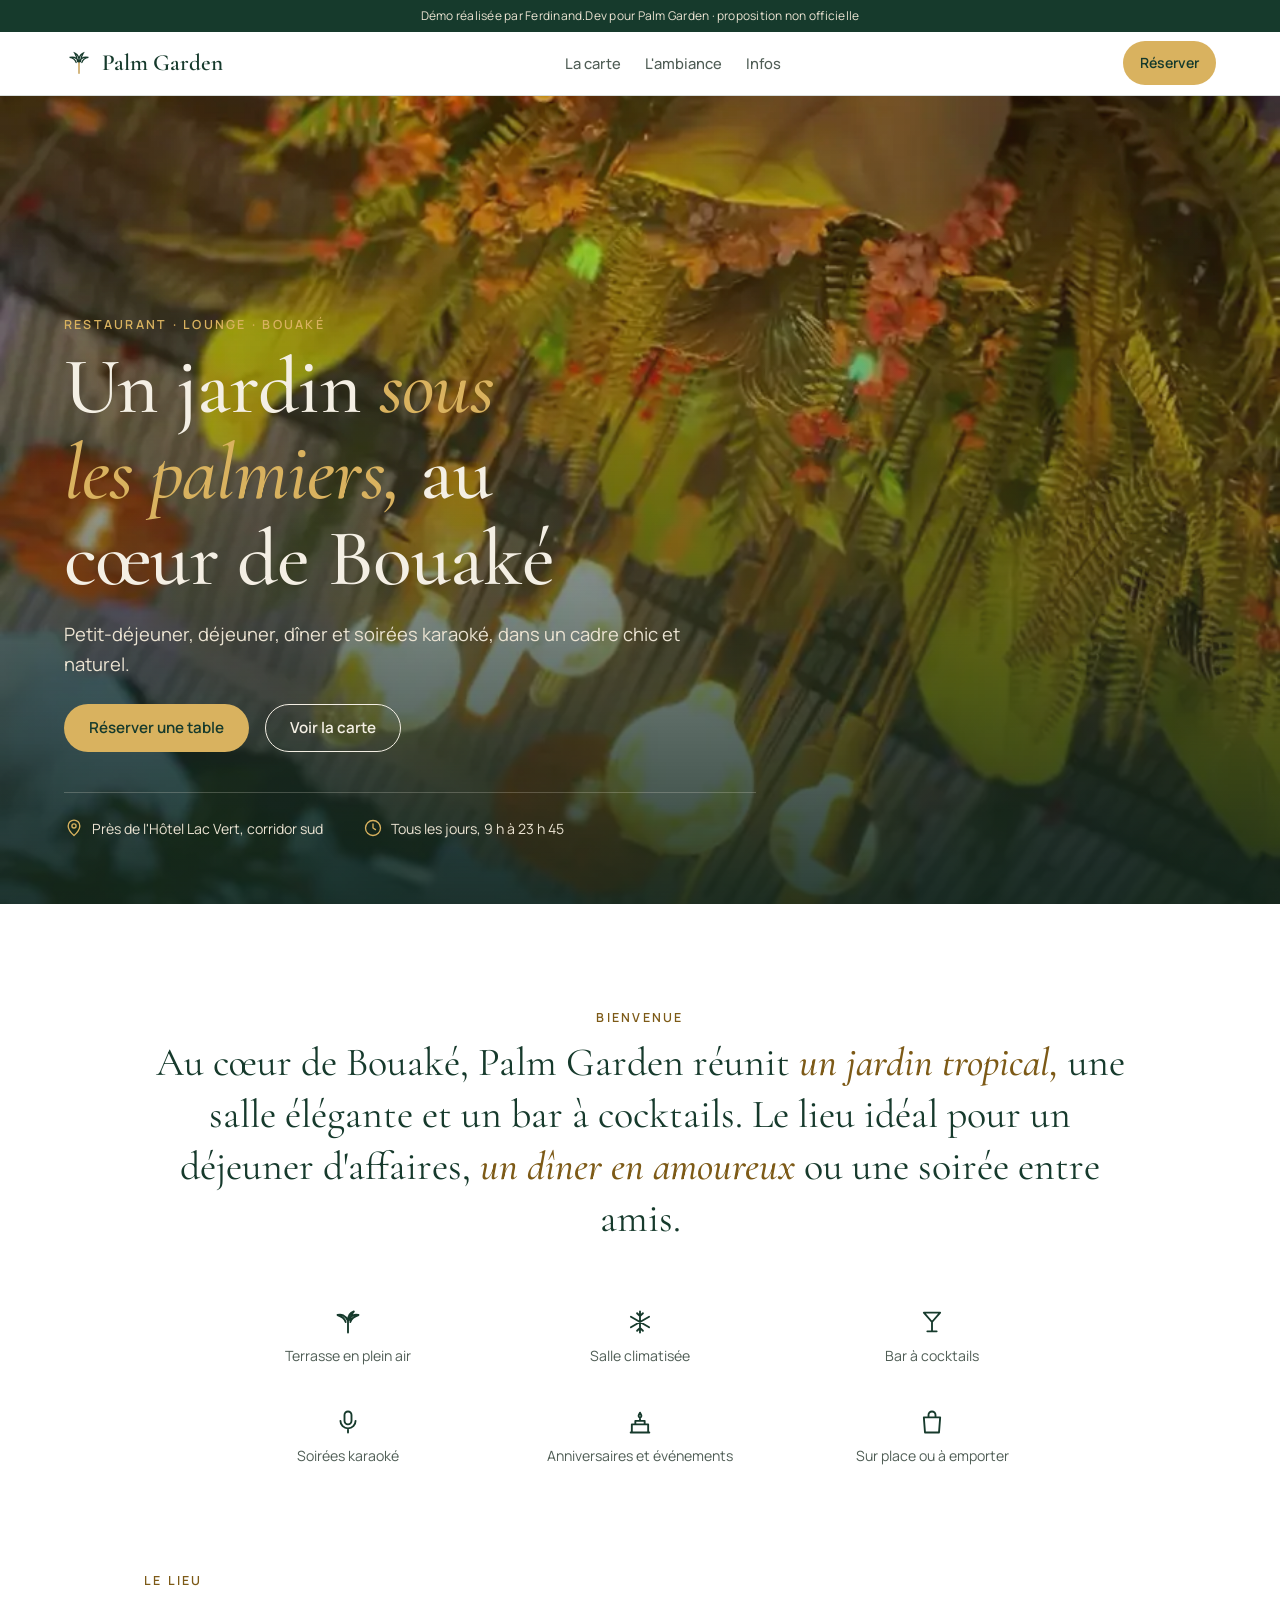
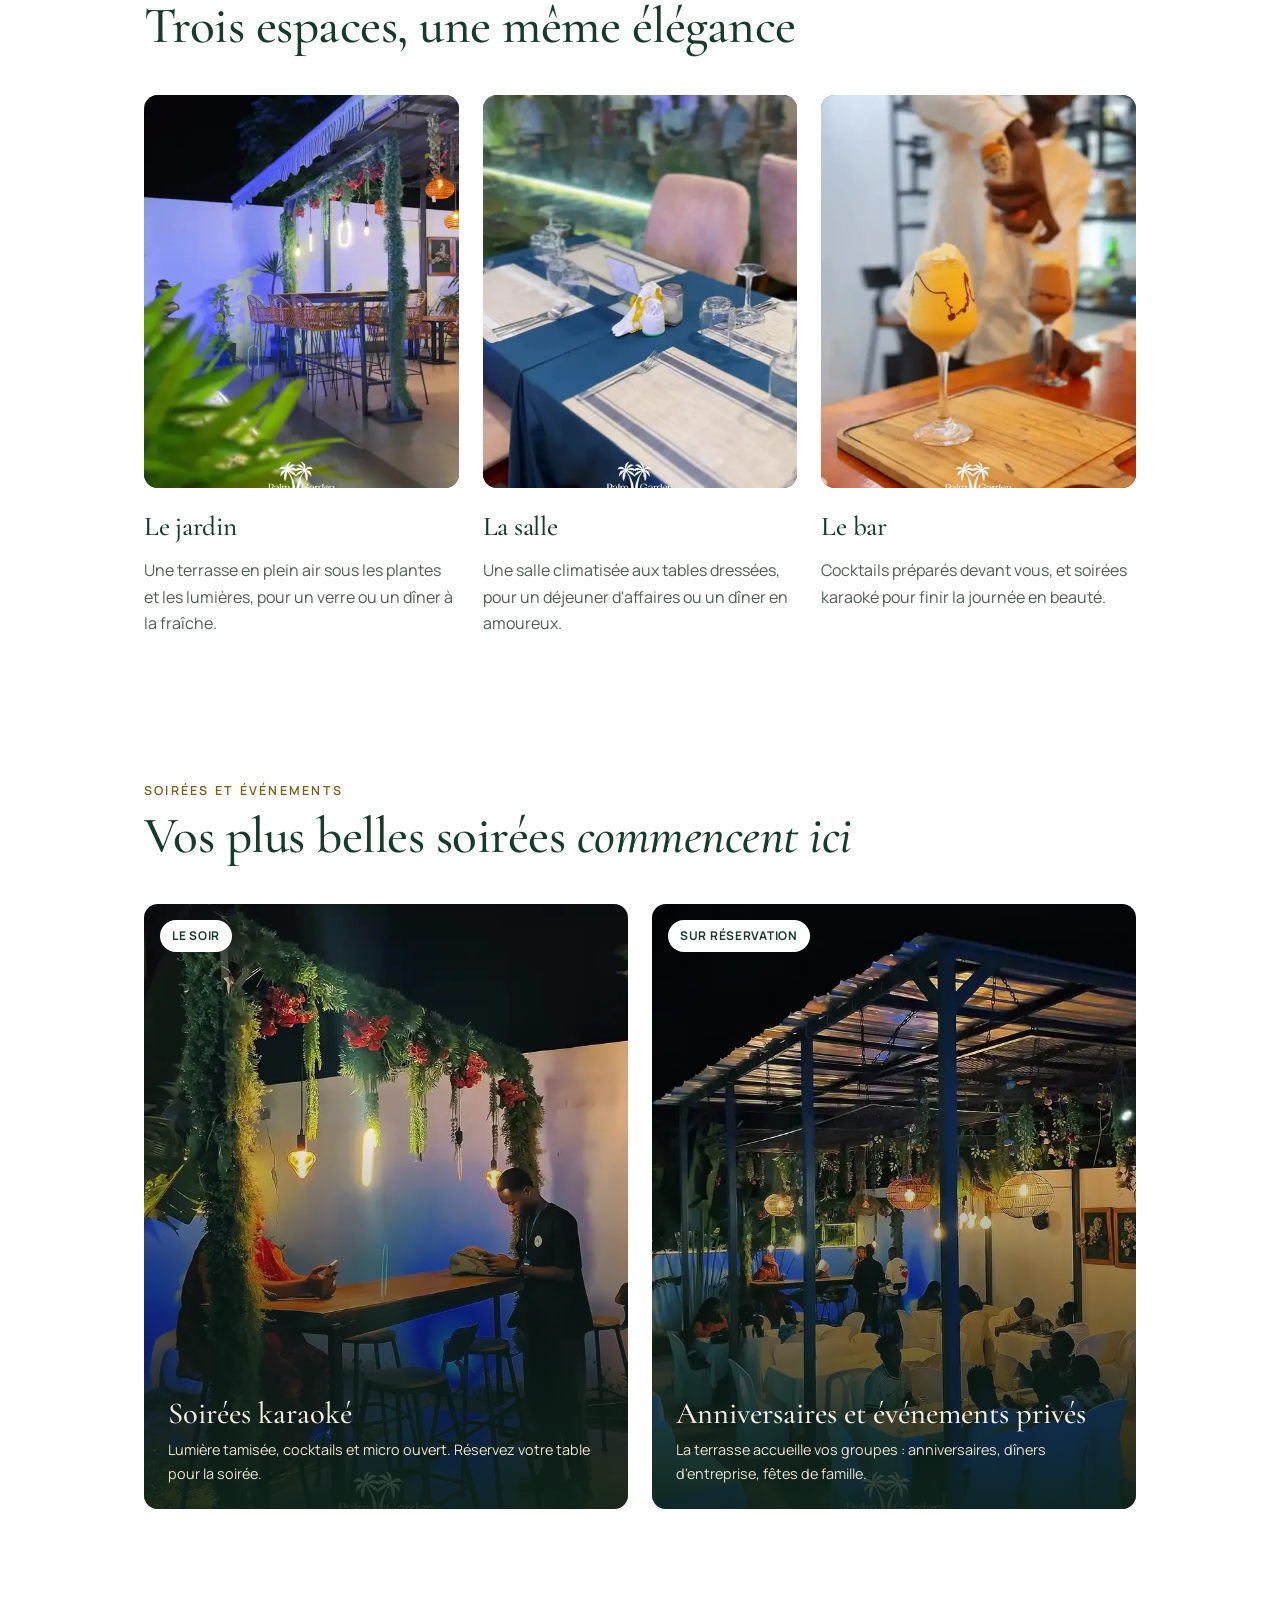
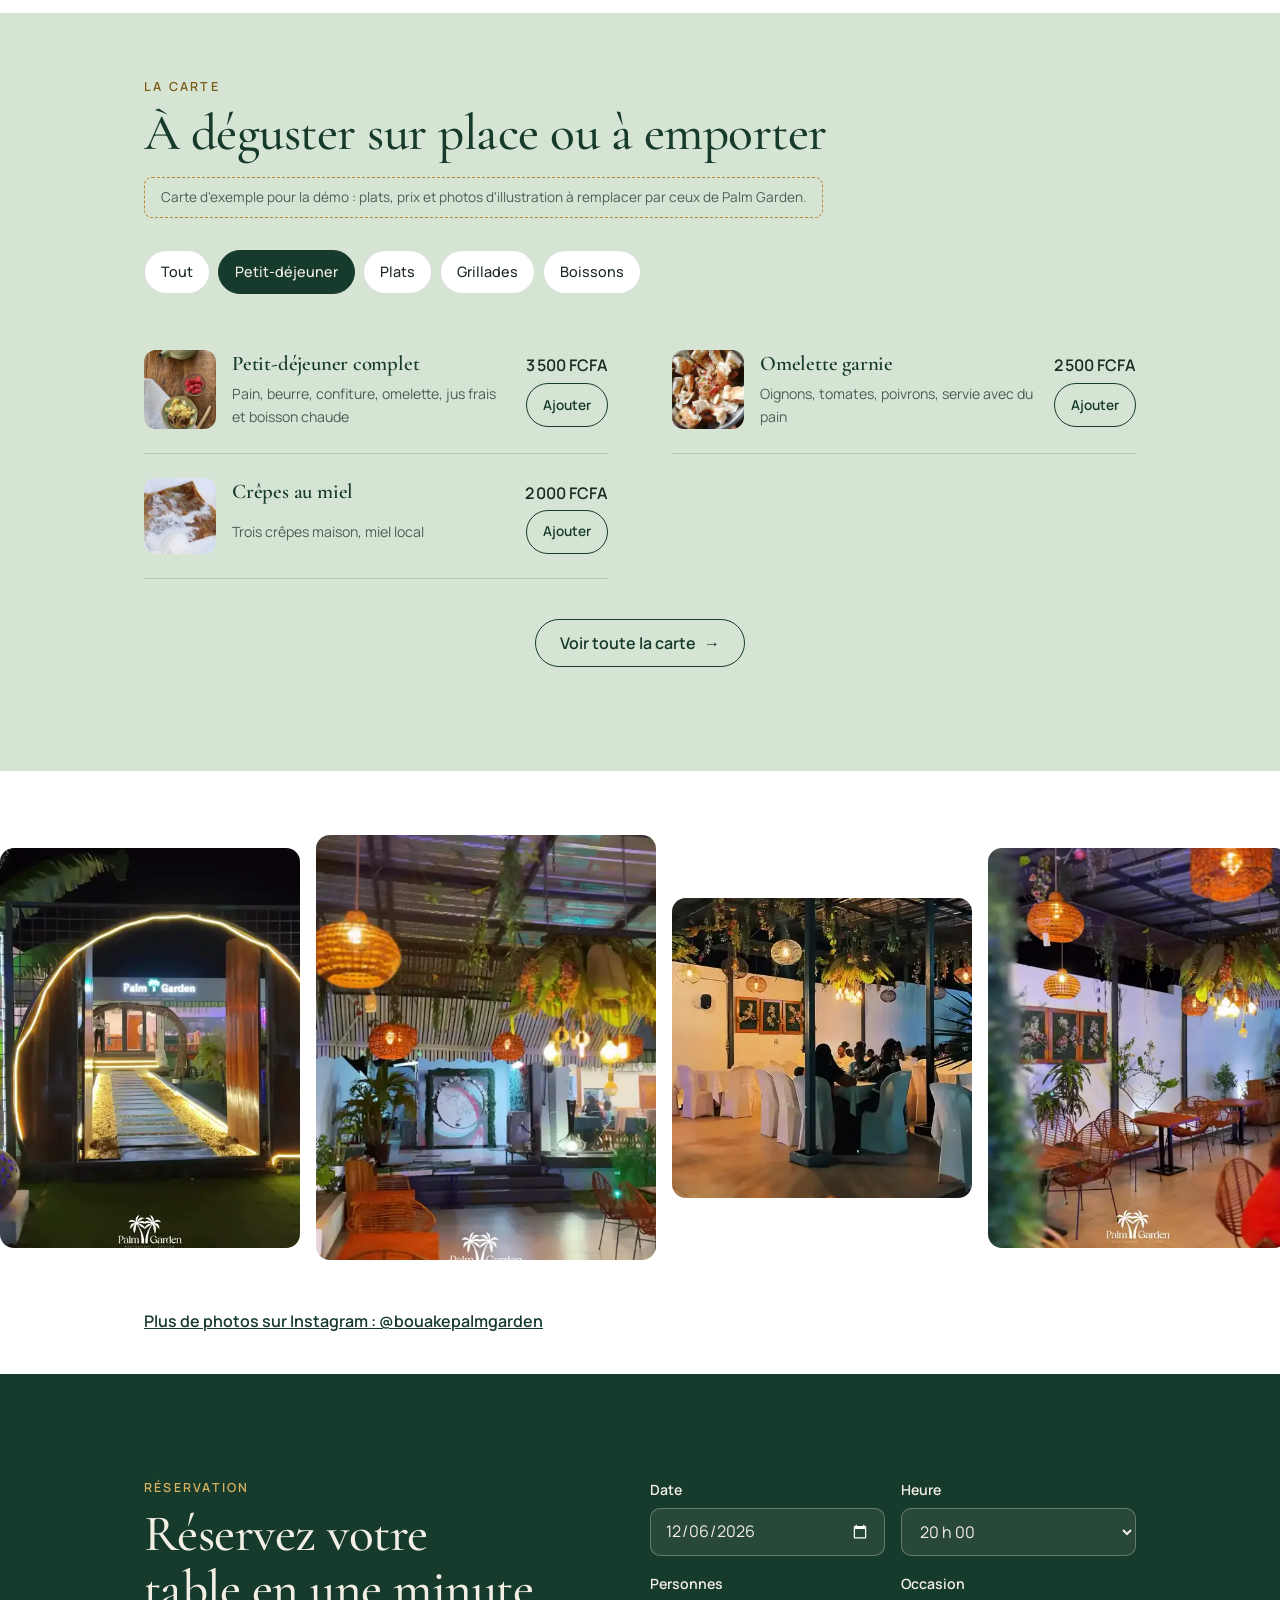
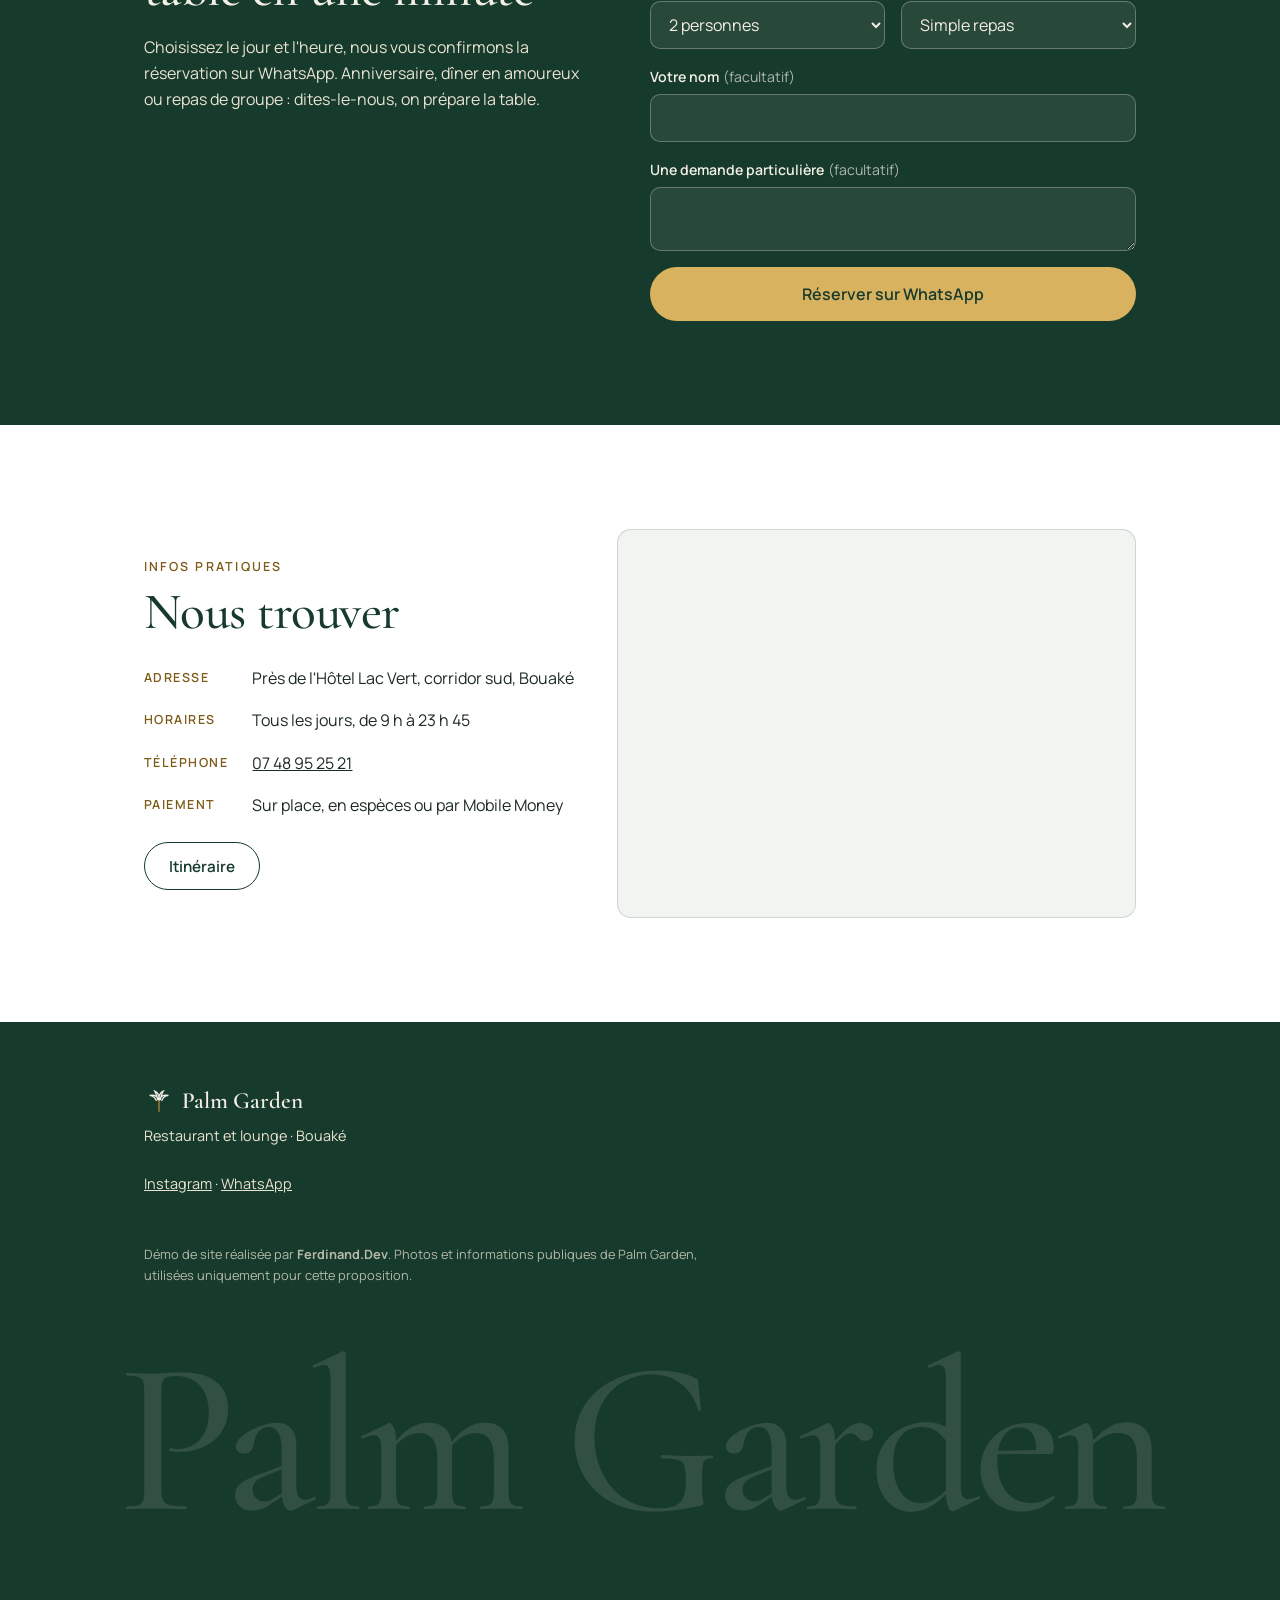
==== index.html @ 2dcacbf5 "Démo Palm Garden (proposition non officielle) Co-Authored-By: Claude Opus 5.5 <noreply@anthropic.com" ====
<!doctype html>
<html lang="fr">
<head>
<meta charset="utf-8">
<meta name="viewport" content="width=device-width, initial-scale=1">
<meta name="color-scheme" content="light">
<meta name="robots" content="noindex, nofollow">
<title>Palm Garden · Restaurant et lounge à Bouaké</title>
<meta name="description" content="Palm Garden, restaurant et lounge dans un cadre naturel à Bouaké. Petit-déjeuner, déjeuner, dîner et soirées karaoké, tous les jours de 9 h à 23 h 45. Réservation sur WhatsApp.">
<meta property="og:title" content="Palm Garden · Restaurant et lounge à Bouaké">
<meta property="og:description" content="Un jardin sous les palmiers au cœur de Bouaké. Réservez votre table sur WhatsApp.">
<meta property="og:image" content="images/og.jpg">
<meta property="og:type" content="website">
<link rel="icon" href="data:image/svg+xml,%3Csvg xmlns='http://www.w3.org/2000/svg' viewBox='0 0 64 64'%3E%3Crect width='64' height='64' rx='14' fill='%23163a2c'/%3E%3Cpath d='M32 54V30' stroke='%23d9b25f' stroke-width='3' stroke-linecap='round'/%3E%3Cpath d='M32 30c-4-9-12-12-20-10 7 1 12 5 14 11M32 30c4-9 12-12 20-10-7 1-12 5-14 11M32 30c-1-9 3-16 9-19-3 5-5 11-6 18M32 30c1-9-3-16-9-19 3 5 5 11 6 18' fill='none' stroke='%23f4efe4' stroke-width='2.5' stroke-linecap='round'/%3E%3C/svg%3E">
<link rel="preload" href="images/accueil-480.webp" as="image" imagesrcset="images/accueil-480.webp 480w, images/accueil.webp 720w" imagesizes="100vw" fetchpriority="high">
<link rel="preload" href="fonts/cormorant.woff2" as="font" type="font/woff2" crossorigin>
<link rel="stylesheet" href="style.css">
</head>
<body>

<div class="progression" id="progression" aria-hidden="true"></div>
<p class="bandeau-demo">Démo réalisée par Ferdinand.Dev pour Palm Garden · proposition non officielle</p>

<header class="entete" id="entete">
  <a href="#accueil" class="logo" aria-label="Palm Garden, retour en haut">
    <svg viewBox="0 0 64 64" aria-hidden="true"><path d="M32 54V30" /><path d="M32 30c-4-9-12-12-20-10 7 1 12 5 14 11M32 30c4-9 12-12 20-10-7 1-12 5-14 11M32 30c-1-9 3-16 9-19-3 5-5 11-6 18M32 30c1-9-3-16-9-19 3 5 5 11 6 18"/></svg>
    <span>Palm Garden</span>
  </a>
  <nav class="menu" aria-label="Menu principal">
    <a href="#carte">La carte</a>
    <a href="#ambiance">L'ambiance</a>
    <a href="#infos">Infos</a>
  </nav>
  <a href="#reserver" class="btn btn-accent btn-petit">Réserver</a>
</header>

<main>

<section class="accueil" id="accueil">
  <div class="photo accueil-photo" data-legende="Photo de la terrasse">
    <img class="accueil-affiche" src="images/accueil-480.webp" srcset="images/accueil-480.webp 480w, images/accueil.webp 720w" sizes="100vw" alt="" width="720" height="1280" fetchpriority="high">
    <video id="videoAccueil" muted loop playsinline preload="none" data-src="images/accueil.mp4" aria-label="Visite en vidéo de Palm Garden : entrée, terrasse, lounge, salle et bar"></video>
  </div>
  <div class="accueil-texte">
    <p class="surtitre">Restaurant · Lounge · Bouaké</p>
    <h1>Un jardin <em>sous les palmiers,</em> au cœur de Bouaké</h1>
    <p class="accroche">Petit-déjeuner, déjeuner, dîner et soirées karaoké, dans un cadre chic et naturel.</p>
    <div class="actions">
      <a href="#reserver" class="btn btn-accent">Réserver une table</a>
      <a href="#carte" class="btn btn-ligne">Voir la carte</a>
    </div>
    <ul class="accueil-infos">
      <li><svg viewBox="0 0 24 24" aria-hidden="true"><path d="M12 21s-7-6.2-7-11.5A7 7 0 0 1 19 9.5C19 14.8 12 21 12 21z"/><circle cx="12" cy="9.5" r="2.5"/></svg>Près de l'Hôtel Lac Vert, corridor sud</li>
      <li><svg viewBox="0 0 24 24" aria-hidden="true"><circle cx="12" cy="12" r="9"/><path d="M12 7v5l3 2"/></svg>Tous les jours, 9&nbsp;h à 23&nbsp;h&nbsp;45</li>
    </ul>
  </div>
</section>

<section class="presentation">
  <div class="conteneur">
    <p class="surtitre revele">Bienvenue</p>
    <p class="grande-phrase revele">Au cœur de Bouaké, Palm Garden réunit <em>un jardin tropical,</em> une salle élégante et un bar à cocktails. Le lieu idéal pour un déjeuner d'affaires, <em>un dîner en amoureux</em> ou une soirée entre amis.</p>
    <ul class="atouts">
      <li class="revele"><svg viewBox="0 0 24 24" aria-hidden="true"><path d="M12 21V11M12 11C10 6 6 5 3 6c3 1 6 3 7 6M12 11c2-5 6-6 9-5-3 1-6 3-7 6M12 11c0-4 2-7 5-8-2 2-3 5-3 8"/></svg>Terrasse en plein air</li>
      <li class="revele"><svg viewBox="0 0 24 24" aria-hidden="true"><path d="M12 3v18M4.2 7.5l15.6 9M4.2 16.5l15.6-9M9.5 4.5 12 7l2.5-2.5M9.5 19.5 12 17l2.5 2.5"/></svg>Salle climatisée</li>
      <li class="revele"><svg viewBox="0 0 24 24" aria-hidden="true"><path d="M5 4h14l-7 8zM12 12v8M8 20h8"/></svg>Bar à cocktails</li>
      <li class="revele"><svg viewBox="0 0 24 24" aria-hidden="true"><rect x="9" y="3" width="6" height="11" rx="3"/><path d="M5.5 11a6.5 6.5 0 0 0 13 0M12 17.5V21"/></svg>Soirées karaoké</li>
      <li class="revele"><svg viewBox="0 0 24 24" aria-hidden="true"><path d="M4 21h16M5 21v-7h14v7M8 14v-3h8v3M12 11V8M12 8c-1 0-1.5-1-1-2l1-2 1 2c.5 1 0 2-1 2z"/></svg>Anniversaires et événements</li>
      <li class="revele"><svg viewBox="0 0 24 24" aria-hidden="true"><path d="M5 8h14l-1 13H6zM9 8V6a3 3 0 0 1 6 0v2"/></svg>Sur place ou à emporter</li>
    </ul>
  </div>
</section>

<section class="moments" id="ambiance">
  <div class="conteneur">
    <p class="surtitre">Le lieu</p>
    <h2>Trois espaces, une même élégance</h2>
    <div class="moments-grille">
      <article class="moment">
        <div class="photo" data-legende="Le jardin"><img src="images/jardin-480.webp" srcset="images/jardin-480.webp 480w, images/jardin.webp 720w" sizes="(min-width: 760px) 33vw, 100vw" alt="La terrasse en plein air de Palm Garden, tables hautes et plantes, éclairée le soir" width="900" height="1600" loading="lazy" onerror="this.remove()"></div>
        <h3>Le jardin</h3>
        <p>Une terrasse en plein air sous les plantes et les lumières, pour un verre ou un dîner à la fraîche.</p>
      </article>
      <article class="moment">
        <div class="photo" data-legende="La salle"><img src="images/salle-480.webp" srcset="images/salle-480.webp 480w, images/salle.webp 720w" sizes="(min-width: 760px) 33vw, 100vw" alt="Tables dressées en nappes bleues dans la salle climatisée" width="900" height="1600" loading="lazy" onerror="this.remove()"></div>
        <h3>La salle</h3>
        <p>Une salle climatisée aux tables dressées, pour un déjeuner d'affaires ou un dîner en amoureux.</p>
      </article>
      <article class="moment">
        <div class="photo" data-legende="Le bar"><img src="images/bar-480.webp" srcset="images/bar-480.webp 480w, images/bar.webp 720w" sizes="(min-width: 760px) 33vw, 100vw" alt="Un cocktail servi au bar de Palm Garden" width="900" height="1600" loading="lazy" onerror="this.remove()"></div>
        <h3>Le bar</h3>
        <p>Cocktails préparés devant vous, et soirées karaoké pour finir la journée en beauté.</p>
      </article>
    </div>
  </div>
</section>

<section class="evenements" id="evenements">
  <div class="conteneur">
    <p class="surtitre revele">Soirées et événements</p>
    <h2 class="revele">Vos plus belles soirées <em>commencent ici</em></h2>
    <div class="evenements-grille">
      <a href="#reserver" class="evenement revele" data-occasion="Soirée karaoké">
        <img src="images/evenement-1-480.webp" srcset="images/evenement-1-480.webp 480w, images/evenement-1.webp 720w" sizes="(min-width: 760px) 50vw, 100vw" alt="Le coin bar éclairé en bleu, un soir à Palm Garden" width="720" height="1280" loading="lazy">
        <span class="evenement-etiquette">Le soir</span>
        <span class="evenement-texte">
          <strong>Soirées karaoké</strong>
          <span>Lumière tamisée, cocktails et micro ouvert. Réservez votre table pour la soirée.</span>
        </span>
      </a>
      <a href="#reserver" class="evenement revele" data-occasion="Groupe ou événement">
        <img src="images/evenement-2-480.webp" srcset="images/evenement-2-480.webp 480w, images/evenement-2.webp 720w" sizes="(min-width: 760px) 50vw, 100vw" alt="La grande terrasse couverte pleine d'invités lors d'un événement" width="720" height="1280" loading="lazy">
        <span class="evenement-etiquette">Sur réservation</span>
        <span class="evenement-texte">
          <strong>Anniversaires et événements privés</strong>
          <span>La terrasse accueille vos groupes : anniversaires, dîners d'entreprise, fêtes de famille.</span>
        </span>
      </a>
    </div>
  </div>
</section>

<section class="carte" id="carte">
  <div class="conteneur">
    <p class="surtitre">La carte</p>
    <h2>À déguster sur place ou à emporter</h2>
    <p class="note-exemple">Carte d'exemple pour la démo&nbsp;: plats, prix et photos d'illustration à remplacer par ceux de Palm Garden.</p>
    <div class="filtres" role="group" aria-label="Filtrer la carte" id="filtres"></div>
    <ul class="plats" id="plats"></ul>
    <p class="voir-plus"><a href="menu.html">Voir toute la carte <span aria-hidden="true">→</span></a></p>
  </div>
</section>

<section class="galerie" aria-label="Galerie photos">
  <div class="galerie-cadre">
    <div class="galerie-piste" id="galeriePiste">
      <img src="images/galerie-1-480.webp" srcset="images/galerie-1-480.webp 480w, images/galerie-1.webp 720w" sizes="(min-width: 760px) 340px, 52vw" alt="L'entrée de Palm Garden éclairée la nuit" width="720" height="1280" loading="lazy">
      <img src="images/galerie-2-480.webp" srcset="images/galerie-2-480.webp 480w, images/galerie-2.webp 720w" sizes="(min-width: 760px) 340px, 52vw" alt="Le lounge aux lanternes en osier et fauteuils en rotin" width="720" height="1280" loading="lazy">
      <img src="images/galerie-3-480.webp" srcset="images/galerie-3-480.webp 480w, images/galerie-3.webp 720w" sizes="(min-width: 760px) 340px, 52vw" alt="La grande terrasse couverte un soir de fête" width="720" height="1280" loading="lazy">
      <img src="images/galerie-5-480.webp" srcset="images/galerie-5-480.webp 480w, images/galerie-5.webp 720w" sizes="(min-width: 760px) 340px, 52vw" alt="La terrasse aux lanternes et chaises en rotin" width="720" height="1280" loading="lazy">
      <img src="images/galerie-4-480.webp" srcset="images/galerie-4-480.webp 480w, images/galerie-4.webp 720w" sizes="(min-width: 760px) 340px, 52vw" alt="Dîner dans le jardin à la nuit tombée" width="720" height="1280" loading="lazy">
      <img src="images/galerie-6-480.webp" srcset="images/galerie-6-480.webp 480w, images/galerie-6.webp 720w" sizes="(min-width: 760px) 340px, 52vw" alt="La salle et son plafond végétal éclairé en violet" width="720" height="1280" loading="lazy">
    </div>
  </div>
  <p class="conteneur galerie-lien"><a href="https://www.instagram.com/bouakepalmgarden/" target="_blank" rel="noopener">Plus de photos sur Instagram&nbsp;: @bouakepalmgarden</a></p>
</section>

<section class="reserver" id="reserver">
  <div class="conteneur reserver-grille">
    <div>
      <p class="surtitre">Réservation</p>
      <h2>Réservez votre table en une minute</h2>
      <p>Choisissez le jour et l'heure, nous vous confirmons la réservation sur WhatsApp. Anniversaire, dîner en amoureux ou repas de groupe&nbsp;: dites-le-nous, on prépare la table.</p>
    </div>
    <form class="formulaire" id="formReserver" novalidate>
      <div class="champs-2">
        <label>Date<input type="date" name="date" id="resDate" required></label>
        <label>Heure
          <select name="heure" id="resHeure" required></select>
        </label>
      </div>
      <div class="champs-2">
        <label>Personnes
          <select name="personnes" id="resPersonnes"></select>
        </label>
        <label>Occasion
          <select name="occasion" id="resOccasion">
            <option>Simple repas</option>
            <option>Dîner en amoureux</option>
            <option>Anniversaire</option>
            <option>Soirée karaoké</option>
            <option>Repas d'affaires</option>
            <option>Groupe ou événement</option>
          </select>
        </label>
      </div>
      <label>Votre nom <span class="facultatif">(facultatif)</span><input type="text" name="nom" id="resNom" autocomplete="name" maxlength="60"></label>
      <label>Une demande particulière <span class="facultatif">(facultatif)</span><textarea name="message" id="resMessage" rows="2" maxlength="300"></textarea></label>
      <p class="erreur" id="resErreur" role="alert" hidden></p>
      <button type="submit" class="btn btn-accent btn-large">Réserver sur WhatsApp</button>
    </form>
  </div>
</section>

<section class="infos" id="infos">
  <div class="conteneur infos-grille">
    <div>
      <p class="surtitre">Infos pratiques</p>
      <h2>Nous trouver</h2>
      <dl class="liste-infos">
        <dt>Adresse</dt><dd>Près de l'Hôtel Lac Vert, corridor sud, Bouaké</dd>
        <dt>Horaires</dt><dd>Tous les jours, de 9&nbsp;h à 23&nbsp;h&nbsp;45</dd>
        <dt>Téléphone</dt><dd><a href="tel:+2250748952521">07&nbsp;48&nbsp;95&nbsp;25&nbsp;21</a></dd>
        <dt>Paiement</dt><dd>Sur place, en espèces ou par Mobile Money</dd>
      </dl>
      <div class="actions">
        <a class="btn btn-ligne" id="lienItineraire" target="_blank" rel="noopener">Itinéraire</a>
      </div>
    </div>
    <div class="carte-geo" id="carteGeo"></div>
  </div>
</section>

</main>

<footer class="pied">
  <div class="conteneur pied-grille">
    <p class="logo logo-pied"><svg viewBox="0 0 64 64" aria-hidden="true"><path d="M32 54V30" /><path d="M32 30c-4-9-12-12-20-10 7 1 12 5 14 11M32 30c4-9 12-12 20-10-7 1-12 5-14 11M32 30c-1-9 3-16 9-19-3 5-5 11-6 18M32 30c1-9-3-16-9-19 3 5 5 11 6 18"/></svg><span>Palm Garden</span></p>
    <p>Restaurant et lounge · Bouaké</p>
    <p><a href="https://www.instagram.com/bouakepalmgarden/" target="_blank" rel="noopener">Instagram</a> · <a id="waPied" target="_blank" rel="noopener">WhatsApp</a></p>
    <p class="signature">Démo de site réalisée par <strong>Ferdinand.Dev</strong>. Photos et informations publiques de Palm Garden, utilisées uniquement pour cette proposition.</p>
  </div>
  <p class="nom-geant" aria-hidden="true" data-texte="Palm Garden"></p>
</footer>

<!-- Barre d'action fixe sur téléphone -->
<nav class="barre-mobile" aria-label="Actions rapides">
  <a href="#reserver"><svg viewBox="0 0 24 24" aria-hidden="true"><rect x="4" y="5" width="16" height="15" rx="2"/><path d="M4 10h16M9 3v4M15 3v4"/></svg>Réserver</a>
  <a href="tel:+2250748952521"><svg viewBox="0 0 24 24" aria-hidden="true"><path d="M5 4h4l2 5-2.5 1.5a11 11 0 0 0 5 5L15 13l5 2v4a2 2 0 0 1-2 2A16 16 0 0 1 3 6a2 2 0 0 1 2-2"/></svg>Appeler</a>
  <a id="waBarre" target="_blank" rel="noopener"><svg viewBox="0 0 24 24" aria-hidden="true"><path d="M4 20l1.3-4A8 8 0 1 1 8.3 19z"/><path d="M9 9.5c0 3 2.5 5.5 5.5 5.5l1-1.5-2-1-1 .8a4 4 0 0 1-1.8-1.8l.8-1-1-2z"/></svg>WhatsApp</a>
</nav>

<!-- Bouton du panier et tiroir de commande -->
<button type="button" class="btn-panier" id="btnPanier" hidden aria-controls="tiroir">
  Ma commande <span class="compteur" id="compteur">0</span> · <span id="totalBouton">0 FCFA</span>
</button>

<div class="voile" id="voile" hidden></div>
<aside class="tiroir" id="tiroir" aria-label="Ma commande" hidden>
  <div class="tiroir-tete">
    <h2>Ma commande</h2>
    <button type="button" class="fermer" id="fermerTiroir" aria-label="Fermer">×</button>
  </div>
  <ul class="lignes" id="lignes"></ul>
  <p class="total">Total <strong id="total">0 FCFA</strong></p>
  <div class="formulaire formulaire-tiroir">
    <fieldset class="choix-mode">
      <legend>Comment&nbsp;?</legend>
      <label><input type="radio" name="mode" value="À emporter" checked> À emporter</label>
      <label><input type="radio" name="mode" value="Sur place"> Sur place</label>
    </fieldset>
    <div class="champs-2">
      <label>Heure de passage <span class="facultatif">(facultatif)</span><input type="time" id="cmdHeure" min="09:00" max="23:30"></label>
      <label>Votre nom <span class="facultatif">(facultatif)</span><input type="text" id="cmdNom" autocomplete="name" maxlength="60"></label>
    </div>
  </div>
  <p class="erreur" id="cmdErreur" role="alert" hidden></p>
  <button type="button" class="btn btn-accent btn-large" id="btnCommander">Commander sur WhatsApp</button>
  <p class="petit">Le paiement se règle sur place. Le site ne prend pas d'argent.</p>
  <div class="confirmation" id="confirmation" hidden>
    <p>Votre commande est partie sur WhatsApp&nbsp;?</p>
    <div class="actions">
      <button type="button" class="btn btn-accent btn-petit" id="confirmOui">Oui, vider le panier</button>
      <button type="button" class="btn btn-ligne btn-petit" id="confirmNon">Non, garder</button>
    </div>
  </div>
</aside>

<script src="app.js"></script>
</body>
</html>
---- style.css ----
/* Polices hébergées avec le site */
@font-face { font-family: "Cormorant Garamond"; font-style: normal; font-weight: 300 700; font-display: swap; src: url(fonts/cormorant.woff2) format("woff2"); }
@font-face { font-family: "Cormorant Garamond"; font-style: italic; font-weight: 300 700; font-display: swap; src: url(fonts/cormorant-italique.woff2) format("woff2"); }
@font-face { font-family: "Manrope"; font-style: normal; font-weight: 200 800; font-display: swap; src: url(fonts/manrope.woff2) format("woff2"); }

/* Palm Garden : lounge tropical chic. Variables d'abord. */
:root {
  --creme: #f4efe4;
  --creme-2: #ebe3d2;
  --vert-doux: #d6e4d3;   /* fond vert clair de la carte */
  --sable: #d9ceb6;
  --blanc: #ffffff;       /* fond des pages (remplace le beige) */
  --gris-clair: #f1f4f1;  /* petits fonds neutres (boutons, emplacements photo) */
  --palme: #163a2c;
  --palme-2: #1f4d3b;
  --palme-clair: #3d6b55;
  --texte: #1c2a23;
  --texte-doux: #4f5d55;
  --or: #b8892f;          /* détails seulement (traits, bordures) */
  --or-texte: #7d5a17;    /* doré foncé lisible pour les petits textes (contraste 5,5:1) */
  --accent: #d9b25f;      /* réservé aux boutons d'action */
  --accent-fonce: #c49a42;
  --ligne: rgba(22, 58, 44, 0.16);

  --serif: "Cormorant Garamond", Georgia, "Times New Roman", serif;
  --sans: "Manrope", "Segoe UI", Arial, sans-serif;

  --s1: 4px; --s2: 8px; --s3: 16px; --s4: 24px; --s5: 40px; --s6: 64px; --s7: 104px;
  --r: 14px;
  --vite: 200ms ease;
  --gouttiere: clamp(16px, 5vw, 64px);
  --entete: 64px;
}

* { box-sizing: border-box; }
[hidden] { display: none !important; }
html { scroll-behavior: smooth; scroll-padding-top: var(--entete); -webkit-text-size-adjust: 100%; }
body {
  margin: 0; background: var(--blanc); color: var(--texte);
  font: 400 16px/1.65 var(--sans); -webkit-font-smoothing: antialiased;
  overflow-x: hidden;
}
img { display: block; max-width: 100%; height: auto; }
a { color: inherit; }
h1, h2, h3 { font-family: var(--serif); font-weight: 500; line-height: 1.08; margin: 0 0 var(--s3); text-wrap: balance; letter-spacing: -0.01em; }
h1 { font-size: clamp(2.6rem, 9vw, 5rem); }
h2 { font-size: clamp(2rem, 6vw, 3.2rem); color: var(--palme); }
h3 { font-size: 1.7rem; color: var(--palme); }
p { margin: 0 0 var(--s3); }
.conteneur { width: min(1120px, 100%); margin: 0 auto; padding: 0 var(--gouttiere); }
.surtitre { font-size: 0.78rem; font-weight: 600; letter-spacing: 0.18em; text-transform: uppercase; color: var(--or-texte); margin-bottom: var(--s2); }
:focus-visible { outline: 3px solid var(--accent); outline-offset: 3px; }

/* Bandeau de démo */
.bandeau-demo {
  margin: 0; padding: 6px var(--gouttiere); text-align: center;
  background: var(--palme); color: var(--creme-2); font-size: 0.75rem; letter-spacing: 0.02em;
}

/* Boutons */
.btn {
  display: inline-flex; align-items: center; justify-content: center; gap: var(--s2);
  min-height: 48px; padding: 0 var(--s4); border-radius: 999px; border: 1.5px solid transparent;
  font: 600 0.95rem/1 var(--sans); text-decoration: none; cursor: pointer;
  transition: background var(--vite), color var(--vite), border-color var(--vite), transform var(--vite);
}
.btn:active { transform: scale(0.98); }
.btn-accent { background: var(--accent); color: var(--palme); }
.btn-accent:hover { background: var(--accent-fonce); }
.btn-ligne { background: transparent; color: inherit; border-color: currentColor; }
.btn-ligne:hover { background: rgba(255, 255, 255, 0.12); }
.btn-petit { min-height: 44px; padding: 0 var(--s3); font-size: 0.88rem; }
.btn-large { width: 100%; min-height: 54px; font-size: 1rem; }

/* En-tête */
.entete {
  position: sticky; top: 0; z-index: 20; height: var(--entete);
  display: flex; align-items: center; justify-content: space-between; gap: var(--s3);
  padding: 0 var(--gouttiere);
  background: var(--blanc);
  border-bottom: 1px solid var(--ligne);
  transition: box-shadow 300ms ease;
}
.logo { display: inline-flex; align-items: center; gap: var(--s2); text-decoration: none; font: 600 1.45rem/1 var(--serif); color: var(--palme); margin: 0; }
.logo svg { width: 30px; height: 30px; fill: none; stroke: var(--palme); stroke-width: 2.6; stroke-linecap: round; }
.logo svg path:first-child { stroke: var(--or); }
.menu { display: none; gap: var(--s4); }
.menu a { text-decoration: none; font-size: 0.92rem; font-weight: 500; color: var(--texte-doux); }
.menu a:hover { color: var(--palme); }
@media (min-width: 760px) { .menu { display: flex; } }

/* Emplacements photo : fond de remplacement tant que la vraie photo manque */
.photo {
  position: relative; overflow: hidden; border-radius: var(--r);
  background:
    radial-gradient(120% 80% at 20% 0%, rgba(217, 178, 95, 0.35), transparent 60%),
    linear-gradient(160deg, var(--palme-clair), var(--palme));
}
.photo::before {
  content: attr(data-legende); position: absolute; inset: auto 0 12px; text-align: center;
  font-size: 0.75rem; letter-spacing: 0.08em; text-transform: uppercase; color: rgba(244, 239, 228, 0.7);
}
.photo::after {
  content: ""; position: absolute; inset: 0; margin: auto; width: 64px; height: 64px; opacity: 0.35;
  background: url("data:image/svg+xml,%3Csvg xmlns='http://www.w3.org/2000/svg' viewBox='0 0 64 64'%3E%3Cpath d='M32 54V30M32 30c-4-9-12-12-20-10 7 1 12 5 14 11M32 30c4-9 12-12 20-10-7 1-12 5-14 11M32 30c-1-9 3-16 9-19-3 5-5 11-6 18M32 30c1-9-3-16-9-19 3 5 5 11 6 18' fill='none' stroke='%23f4efe4' stroke-width='2.5' stroke-linecap='round'/%3E%3C/svg%3E") center / contain no-repeat;
}
.photo img, .photo video { position: relative; z-index: 1; display: block; width: 100%; height: 100%; object-fit: cover; }

/* Accueil */
.accueil { position: relative; min-height: calc(100svh - var(--entete) - 28px); display: grid; align-items: end; color: var(--creme); }
.accueil-photo { position: absolute; inset: 0; border-radius: 0; }
.accueil-photo::before, .accueil-photo::after { display: none; }
.accueil::after {
  content: ""; position: absolute; inset: 0; z-index: 1;
  background: linear-gradient(180deg, rgba(14, 36, 27, 0.15) 0%, rgba(14, 36, 27, 0.35) 40%, rgba(14, 36, 27, 0.88) 100%);
}
.accueil-texte { position: relative; z-index: 2; padding: var(--s6) var(--gouttiere) var(--s6); max-width: 820px; }
.accueil .surtitre { color: var(--accent); }
.accueil h1 { color: var(--creme); }
.accroche { font-size: clamp(1rem, 2.6vw, 1.15rem); color: var(--creme-2); max-width: 34em; }
.actions { display: flex; flex-wrap: wrap; gap: var(--s3); margin-top: var(--s4); }
.accueil .btn-ligne { color: var(--creme); }

/* Moments */
.moments { padding: var(--s7) 0 var(--s6); }
.moments-grille { display: grid; gap: var(--s5); margin-top: var(--s5); }
.moment .photo { aspect-ratio: 4 / 3; margin-bottom: var(--s4); }
.moment p { color: var(--texte-doux); }
@media (min-width: 760px) { .moments-grille { grid-template-columns: repeat(3, 1fr); gap: var(--s4); } .moment .photo { aspect-ratio: 4 / 5; } }

/* Carte */
.carte { padding: var(--s6) 0 var(--s7); background: var(--vert-doux); }
.note-exemple {
  display: inline-block; font-size: 0.85rem; color: var(--texte-doux);
  border: 1px dashed var(--or); border-radius: 8px; padding: var(--s2) var(--s3);
}
.filtres { display: flex; gap: var(--s2); overflow-x: auto; padding: var(--s3) 0; margin: 0 calc(-1 * var(--gouttiere)); padding-left: var(--gouttiere); padding-right: var(--gouttiere); scrollbar-width: none; }
.filtres::-webkit-scrollbar { display: none; }
.filtre {
  flex: none; min-height: 44px; padding: 0 var(--s3); border-radius: 999px;
  border: 1px solid var(--ligne); background: var(--blanc); color: var(--texte);
  font: 500 0.9rem/1 var(--sans); cursor: pointer;
}
.filtre[aria-pressed="true"] { background: var(--palme); color: var(--creme); border-color: var(--palme); }
.plats { list-style: none; margin: var(--s3) 0 0; padding: 0; display: grid; gap: 0; }
.plat {
  display: grid; grid-template-columns: 72px 1fr auto; grid-template-areas: "photo nom prix" "photo desc ajout";
  gap: var(--s1) var(--s3); align-items: center;
  padding: var(--s4) 0; border-bottom: 1px solid var(--ligne);
}
.plat-photo { grid-area: photo; align-self: stretch; width: 84px; height: 100%; min-height: 72px; border-radius: 12px; object-fit: cover; background: var(--gris-clair); }
.plat-nom { grid-area: nom; font: 600 1.3rem/1.15 var(--serif); color: var(--palme); margin: 0; }
.plat-desc { grid-area: desc; font-size: 0.88rem; color: var(--texte-doux); margin: 0; }
.plat-prix { grid-area: prix; font-weight: 600; white-space: nowrap; color: var(--texte); align-self: start; padding-top: 2px; }
.plat-ajout { grid-area: ajout; justify-self: end; }
.btn-ajout {
  min-height: 44px; min-width: 44px; padding: 0 var(--s3); border-radius: 999px;
  border: 1.5px solid var(--palme); background: transparent; color: var(--palme);
  font: 600 0.85rem/1 var(--sans); cursor: pointer; transition: background var(--vite), color var(--vite);
}
.btn-ajout:hover, .btn-ajout.ajoute { background: var(--palme); color: var(--creme); }
a.filtre { display: inline-flex; align-items: center; text-decoration: none; }
.voir-plus { margin: var(--s5) 0 0; text-align: center; }
.voir-plus a { display: inline-flex; align-items: center; gap: var(--s2); min-height: 48px; padding: 0 var(--s4); border-radius: 999px; border: 1.5px solid var(--palme); color: var(--palme); font-weight: 600; text-decoration: none; transition: background var(--vite), color var(--vite); }
.voir-plus a:hover { background: var(--palme); color: var(--creme); }

/* Page menu.html */
.menu-page { padding: var(--s6) 0 var(--s7); background: var(--vert-doux); min-height: 70vh; }
.menu-nav { position: sticky; top: var(--entete); z-index: 10; background: var(--vert-doux); }
.menu-categorie { padding-top: var(--s5); scroll-margin-top: calc(var(--entete) + 64px); }
.menu-categorie h2 { margin-bottom: 0; }
.titre-menu { color: var(--palme); font-size: clamp(2.4rem, 7vw, 3.6rem); }
.credits { font-size: 0.78rem; color: var(--texte-doux); margin-top: var(--s6); }
.credits a { color: inherit; }
@media (min-width: 760px) { .plats { grid-template-columns: 1fr 1fr; column-gap: var(--s6); } }

/* Galerie */
.galerie-lien { margin-top: var(--s4); }
.galerie-lien a { color: var(--palme); font-weight: 600; }

/* Réservation */
.reserver { padding: var(--s7) 0; background: var(--palme); color: var(--creme); }
.reserver h2 { color: var(--creme); }
.reserver .surtitre { color: var(--accent); }
.reserver p { color: var(--creme-2); }
.reserver input, .reserver select, .reserver textarea { color-scheme: dark; }
.reserver-grille { display: grid; gap: var(--s5); }
@media (min-width: 900px) { .reserver-grille { grid-template-columns: 1fr 1.1fr; gap: var(--s6); align-items: start; } }
.formulaire { display: grid; gap: var(--s3); }
.formulaire label { display: flex; flex-wrap: wrap; align-items: baseline; gap: 6px 4px; font-size: 0.88rem; font-weight: 600; }
.formulaire label > input, .formulaire label > select, .formulaire label > textarea { flex: 1 1 100%; }
.facultatif { font-weight: 400; opacity: 0.7; }
.formulaire input, .formulaire select, .formulaire textarea {
  width: 100%; min-height: 48px; padding: 10px 14px; border-radius: 10px;
  border: 1px solid rgba(244, 239, 228, 0.3); background: rgba(244, 239, 228, 0.08); color: inherit;
  font: 400 1rem/1.3 var(--sans);
}
.formulaire select option { color: var(--texte); }
.formulaire textarea { resize: vertical; }
.champs-2 { display: grid; grid-template-columns: 1fr 1fr; gap: var(--s3); }
.erreur { background: #fbe7d8; color: #7a2e0e; padding: var(--s2) var(--s3); border-radius: 8px; font-size: 0.9rem; margin: 0; }

/* Infos pratiques */
.infos { padding: var(--s7) 0; }
.infos-grille { display: grid; gap: var(--s5); }
@media (min-width: 900px) { .infos-grille { grid-template-columns: 1fr 1.2fr; align-items: center; } }
.liste-infos { margin: var(--s4) 0 0; display: grid; grid-template-columns: auto 1fr; gap: var(--s3) var(--s4); }
.liste-infos dt { font-size: 0.78rem; font-weight: 600; letter-spacing: 0.12em; text-transform: uppercase; color: var(--or-texte); padding-top: 3px; }
.liste-infos dd { margin: 0; }
.infos .btn-ligne { color: var(--palme); }
.carte-geo { aspect-ratio: 4 / 3; border-radius: var(--r); overflow: hidden; background: var(--gris-clair); border: 1px solid var(--ligne); }
.carte-geo iframe { width: 100%; height: 100%; border: 0; display: block; }

/* Pied de page */
.pied { background: var(--palme); color: var(--creme-2); padding: var(--s6) 0 calc(var(--s6) + 70px); font-size: 0.9rem; }
.pied-grille { display: grid; gap: var(--s2); }
.logo-pied { color: var(--creme); }
.logo-pied svg { stroke: var(--creme); }
.signature { margin-top: var(--s4); font-size: 0.8rem; opacity: 0.75; max-width: 46em; }

/* Bouton panier flottant */
.btn-panier {
  position: fixed; left: 50%; bottom: 16px; transform: translateX(-50%); z-index: 30;
  min-height: 52px; padding: 0 var(--s4); border: 0; border-radius: 999px;
  background: var(--accent); color: var(--palme); font: 700 0.95rem/1 var(--sans); white-space: nowrap;
  box-shadow: 0 10px 30px rgba(14, 36, 27, 0.35); cursor: pointer;
}
.compteur { display: inline-grid; place-items: center; min-width: 24px; height: 24px; border-radius: 999px; background: var(--palme); color: var(--creme); font-size: 0.8rem; margin-left: 4px; }

/* Tiroir de commande */
.voile { position: fixed; inset: 0; z-index: 40; background: rgba(14, 36, 27, 0.5); }
.tiroir {
  position: fixed; z-index: 50; left: 0; right: 0; bottom: 0; max-height: 88svh; overflow-y: auto;
  background: var(--blanc); color: var(--texte); border-radius: 20px 20px 0 0;
  padding: var(--s4) var(--gouttiere) var(--s5); box-shadow: 0 -10px 40px rgba(0, 0, 0, 0.25);
  animation: monter 260ms ease-out;
}
@media (min-width: 760px) { .tiroir { left: auto; width: 440px; top: 0; max-height: none; border-radius: 0; } }
@keyframes monter { from { transform: translateY(24px); opacity: 0; } }
.tiroir-tete { display: flex; justify-content: space-between; align-items: center; }
.tiroir h2 { font-size: 2rem; margin: 0; }
.fermer { width: 44px; height: 44px; border: 0; background: transparent; font-size: 2rem; line-height: 1; color: var(--palme); cursor: pointer; }
.lignes { list-style: none; margin: var(--s3) 0; padding: 0; }
.ligne { display: grid; grid-template-columns: 1fr auto; gap: var(--s2); align-items: center; padding: var(--s3) 0; border-bottom: 1px solid var(--ligne); }
.ligne-nom { font-weight: 600; }
.ligne-prix { font-size: 0.88rem; color: var(--texte-doux); }
.quantite { display: inline-flex; align-items: center; gap: 4px; }
.quantite button { width: 44px; height: 44px; border-radius: 999px; border: 1px solid var(--ligne); background: var(--gris-clair); font: 600 1.1rem/1 var(--sans); color: var(--palme); cursor: pointer; }
.quantite span { min-width: 28px; text-align: center; font-weight: 600; }
.total { display: flex; justify-content: space-between; font-size: 1.1rem; margin: var(--s3) 0 var(--s4); }
.formulaire-tiroir { margin-bottom: var(--s4); }
.formulaire-tiroir input { border-color: var(--ligne); background: #fff; }
.choix-mode { border: 0; padding: 0; margin: 0; display: flex; gap: var(--s3); flex-wrap: wrap; }
.choix-mode legend { font-size: 0.88rem; font-weight: 600; margin-bottom: 6px; padding: 0; }
.choix-mode label { display: inline-flex; flex-direction: row; align-items: center; gap: var(--s2); min-height: 44px; padding: 0 var(--s3); border: 1px solid var(--ligne); border-radius: 999px; font-weight: 500; background: #fff; }
.choix-mode input { width: auto; min-height: 0; accent-color: var(--palme); }
.petit { font-size: 0.8rem; color: var(--texte-doux); text-align: center; margin-top: var(--s3); }
.confirmation { margin-top: var(--s3); padding: var(--s3); border-radius: 12px; background: var(--gris-clair); text-align: center; }
.confirmation .actions { justify-content: center; margin-top: var(--s2); }

/* Italiques dans les titres (accent typographique) */
h1 em, h2 em, .grande-phrase em { font-style: italic; font-weight: 400; }
h1 em { color: var(--accent); }

/* Accueil : adresse et horaires */
.accueil-infos { list-style: none; margin: var(--s5) 0 0; padding: var(--s4) 0 0; border-top: 1px solid rgba(244, 239, 228, 0.22); display: grid; gap: var(--s2); font-size: 0.88rem; color: var(--creme-2); }
.accueil-infos li { display: flex; align-items: center; gap: var(--s2); }
.accueil-infos svg, .atouts svg, .barre-mobile svg { width: 20px; height: 20px; flex: none; fill: none; stroke: currentColor; stroke-width: 1.6; stroke-linecap: round; stroke-linejoin: round; }
.accueil-infos svg { color: var(--accent); }
@media (min-width: 760px) { .accueil-infos { grid-auto-flow: column; justify-content: start; gap: var(--s5); } }

/* Présentation et atouts */
.presentation { padding: var(--s7) 0 var(--s5); text-align: center; }
.grande-phrase { font: 400 clamp(1.55rem, 5vw, 2.5rem)/1.3 var(--serif); color: var(--palme); max-width: 30em; margin: 0 auto; }
.grande-phrase em { color: var(--or-texte); }
.atouts { list-style: none; margin: var(--s6) auto 0; padding: 0; max-width: 860px; display: grid; grid-template-columns: repeat(2, 1fr); gap: var(--s5) var(--s3); }
.atouts li { display: grid; justify-items: center; gap: var(--s2); font-size: 0.88rem; color: var(--texte-doux); }
.atouts svg { width: 28px; height: 28px; color: var(--palme); }
@media (min-width: 760px) { .atouts { grid-template-columns: repeat(3, 1fr); } }
.moments { padding-top: var(--s6); }

/* Événements */
.evenements { padding: var(--s6) 0 var(--s7); }
.evenements-grille { display: grid; gap: var(--s4); margin-top: var(--s5); }
@media (min-width: 760px) { .evenements-grille { grid-template-columns: 1fr 1fr; } }
.evenement { position: relative; display: block; aspect-ratio: 4 / 5; border-radius: var(--r); overflow: hidden; color: var(--creme); text-decoration: none; background: var(--palme); }
.evenement img { width: 100%; height: 100%; object-fit: cover; transition: transform 1.2s cubic-bezier(.2, .7, .1, 1); }
.evenement:hover img { transform: scale(1.04); }
.evenement::after { content: ""; position: absolute; inset: 0; background: linear-gradient(180deg, transparent 35%, rgba(14, 36, 27, 0.92)); }
.evenement-etiquette { position: absolute; z-index: 1; top: var(--s3); left: var(--s3); background: var(--blanc); color: var(--palme); font-size: 0.75rem; font-weight: 700; letter-spacing: 0.06em; text-transform: uppercase; padding: 6px 12px; border-radius: 999px; }
.evenement-texte { position: absolute; z-index: 1; left: var(--s4); right: var(--s4); bottom: var(--s4); display: grid; gap: var(--s2); }
.evenement-texte strong { font: 500 1.9rem/1.05 var(--serif); }
.evenement-texte span { font-size: 0.9rem; color: var(--creme-2); }

/* Galerie qui défile toute seule (le JS duplique les images pour une boucle continue) */
.galerie { padding: var(--s5) 0; overflow: hidden; }
.galerie-cadre { overflow: hidden; }
.galerie-piste { display: flex; width: max-content; gap: var(--s3); padding: var(--s4) 0; align-items: center; }
.galerie-piste.defile { animation: defiler 40s linear infinite; }
.galerie-cadre:hover .galerie-piste, .galerie-cadre.en-pause .galerie-piste { animation-play-state: paused; }
.galerie-piste img { width: clamp(180px, 46vw, 300px); aspect-ratio: 3 / 4; object-fit: cover; border-radius: var(--r); background: var(--gris-clair); }
.galerie-piste img:nth-child(3n + 2) { aspect-ratio: 4 / 5; width: clamp(200px, 52vw, 340px); }
.galerie-piste img:nth-child(3n) { aspect-ratio: 1; }
@keyframes defiler { to { transform: translateX(calc(-50% - var(--s3) / 2)); } }

/* Pied de page : nom en très grand */
.nom-geant {
  margin: var(--s5) 0 0; padding: 0 var(--gouttiere); white-space: nowrap; overflow: hidden;
  font: 500 clamp(3.6rem, 17vw, 15rem)/0.9 var(--serif); letter-spacing: -0.03em; text-align: center;
  color: var(--creme); opacity: 0.12;
}
.nom-geant::before { content: attr(data-texte);
}

/* Barre d'action fixe sur téléphone */
.barre-mobile {
  position: fixed; z-index: 35; left: 0; right: 0; bottom: 0;
  display: grid; grid-template-columns: repeat(3, 1fr);
  background: var(--palme); border-top: 1px solid rgba(244, 239, 228, 0.15);
  padding-bottom: env(safe-area-inset-bottom);
}
.barre-mobile a { display: grid; justify-items: center; gap: 2px; padding: 10px 0 9px; min-height: 58px; color: var(--creme); text-decoration: none; font-size: 0.75rem; font-weight: 600; }
.barre-mobile a:first-child { background: var(--accent); color: var(--palme); }
@media (min-width: 760px) { .barre-mobile { display: none; } }
@media (max-width: 759px) {
  .btn-panier { bottom: calc(74px + env(safe-area-inset-bottom)); }
  .pied { padding-bottom: calc(var(--s4) + 72px); }
  /* Téléphone : moins de vide ENTRE les sections (l'intérieur des sections ne change pas) */
  .presentation { padding: 48px 0 24px; }
  .moments { padding: 24px 0 24px; }
  .evenements { padding: 24px 0 48px; }
  .carte, .reserver, .infos { padding: 48px 0; }
  .galerie { padding: 24px 0; }
  .menu-page { padding: 40px 0 48px; }
  .pied { padding-top: 40px; }
}

/* Apparitions au défilement (classe ajoutée par le JS seulement) */
.js .revele { opacity: 0; transform: translateY(28px); transition: opacity 900ms ease, transform 900ms cubic-bezier(.2, .7, .1, 1); }
.js .revele.visible { opacity: 1; transform: none; }


/* ============================================================
   Animations (ajout du 2026-11-23) : transform et opacity seulement
   ============================================================ */

/* Barre de progression dorée en haut de l'écran */
.progression { position: fixed; top: 0; left: 0; right: 0; height: 3px; z-index: 60; background: var(--accent); transform: scaleX(0); transform-origin: 0 50%; pointer-events: none; }

/* En-tête : ombre légère dès qu'on défile */
.entete.decolle { box-shadow: 0 6px 24px rgba(14, 36, 27, 0.1); }

/* Accueil : image fixe d'abord (affichage rapide), la vidéo la recouvre en fondu */
.accueil-photo .accueil-affiche { position: absolute; inset: 0; z-index: 0; width: 100%; height: 100%; object-fit: cover; animation: recul 2.6s cubic-bezier(.2, .7, .1, 1) both; }
.accueil-photo video { position: absolute; inset: 0; z-index: 1; opacity: 0; transition: opacity 1s ease; }
.accueil-photo video.prete { opacity: 1; }
@keyframes recul { from { transform: scale(1.08); } }

/* Accueil : textes qui montent l'un après l'autre */
.accueil-texte > * { animation: entree 900ms cubic-bezier(.2, .7, .1, 1) both; }
.accueil-texte > :nth-child(1) { animation-delay: 150ms; }
.accueil-texte > :nth-child(2) { animation-delay: 280ms; }
.accueil-texte > :nth-child(3) { animation-delay: 420ms; }
.accueil-texte > :nth-child(4) { animation-delay: 560ms; }
.accueil-texte > :nth-child(5) { animation-delay: 700ms; }
@keyframes entree { from { opacity: 0; transform: translateY(24px); } }

/* Photos des espaces : léger zoom arrière quand elles apparaissent */
.js .moment .photo img { transform: scale(1.14); transition: transform 1.6s cubic-bezier(.2, .7, .1, 1); }
.js .moment.visible .photo img { transform: none; }

/* Icônes des atouts : petit rebond à l'apparition */
.js .atouts li svg { transform: scale(0.6); transition: transform 700ms cubic-bezier(.3, 1.6, .5, 1) 200ms; }
.js .atouts li.visible svg { transform: none; }

/* Bouton panier : rebond quand on ajoute un plat */
.btn-panier.rebond { animation: rebond 450ms cubic-bezier(.3, 1.6, .5, 1); }
@keyframes rebond { 40% { transform: translateX(-50%) scale(1.12); } }

/* Boutons : légère élévation au survol (ordinateur) */
@media (hover: hover) {
  .btn:hover { transform: translateY(-2px); }
  .btn:active { transform: scale(0.98); }
}

/* Galerie : en pause quand elle n'est pas à l'écran (économise la batterie) */
.galerie-piste.hors-ecran { animation-play-state: paused; }


/* ============================================================
   Animations téléphone (ajout du 2026-11-24)
   ============================================================ */

/* Carte : les plats apparaissent l'un après l'autre (à l'arrivée sur la section et à chaque changement de catégorie) */
.js .plats:not(.anime) .plat { opacity: 0; }
.plats.anime .plat { animation: platEntree 600ms cubic-bezier(.2, .7, .1, 1) both; animation-delay: calc(var(--i, 0) * 70ms); }
@keyframes platEntree { from { opacity: 0; transform: translateY(18px); } }

@media (max-width: 759px) {
  /* Bienvenue : atouts en carrousel qui défile tout seul */
  .atouts-cadre { overflow: hidden; margin: var(--s5) calc(-1 * var(--gouttiere)) 0;
    -webkit-mask-image: linear-gradient(90deg, transparent, #000 12%, #000 88%, transparent);
            mask-image: linear-gradient(90deg, transparent, #000 12%, #000 88%, transparent); }
  .atouts.defile-atouts { display: flex; width: max-content; max-width: none; margin: 0; gap: var(--s3); padding: var(--s2) 0; animation: defiler 24s linear infinite; }
  .atouts.defile-atouts li { width: 138px; padding: var(--s3) var(--s2); border: 1px solid var(--ligne); border-radius: var(--r); background: var(--blanc); text-align: center; }
  .atouts.defile-atouts li svg { transform: none; }
  .atouts-cadre:active .atouts, .atouts-cadre.en-pause .atouts { animation-play-state: paused; }

  /* Le lieu : 1re photo depuis la gauche, 2e depuis la droite, 3e depuis le bas */
  .js .moment.revele:nth-child(1) { transform: translateX(-56px); }
  .js .moment.revele:nth-child(2) { transform: translateX(56px); }
  .js .moment.revele:nth-child(3) { transform: translateY(56px); }
  .js .moment.revele.visible { transform: none; }
  .moments { overflow-x: clip; }

  /* Soirées : zoom des photos piloté par le défilement (le JS règle --zoom) */
  .evenement img { transform: scale(var(--zoom, 1)); transition: none; will-change: transform; }
}

/* Petit écran : le formulaire passe sur une colonne si besoin */
@media (max-width: 380px) { .champs-2 { grid-template-columns: 1fr; } }

@media (prefers-reduced-motion: reduce) {
  html { scroll-behavior: auto; }
  * { animation: none !important; transition: none !important; }
  .js .revele { opacity: 1; transform: none; }
  .progression { display: none; }
  .js .moment .photo img, .js .atouts li svg { transform: none; }
  .js .plats:not(.anime) .plat { opacity: 1; }
  .galerie-cadre { overflow-x: auto; }
}
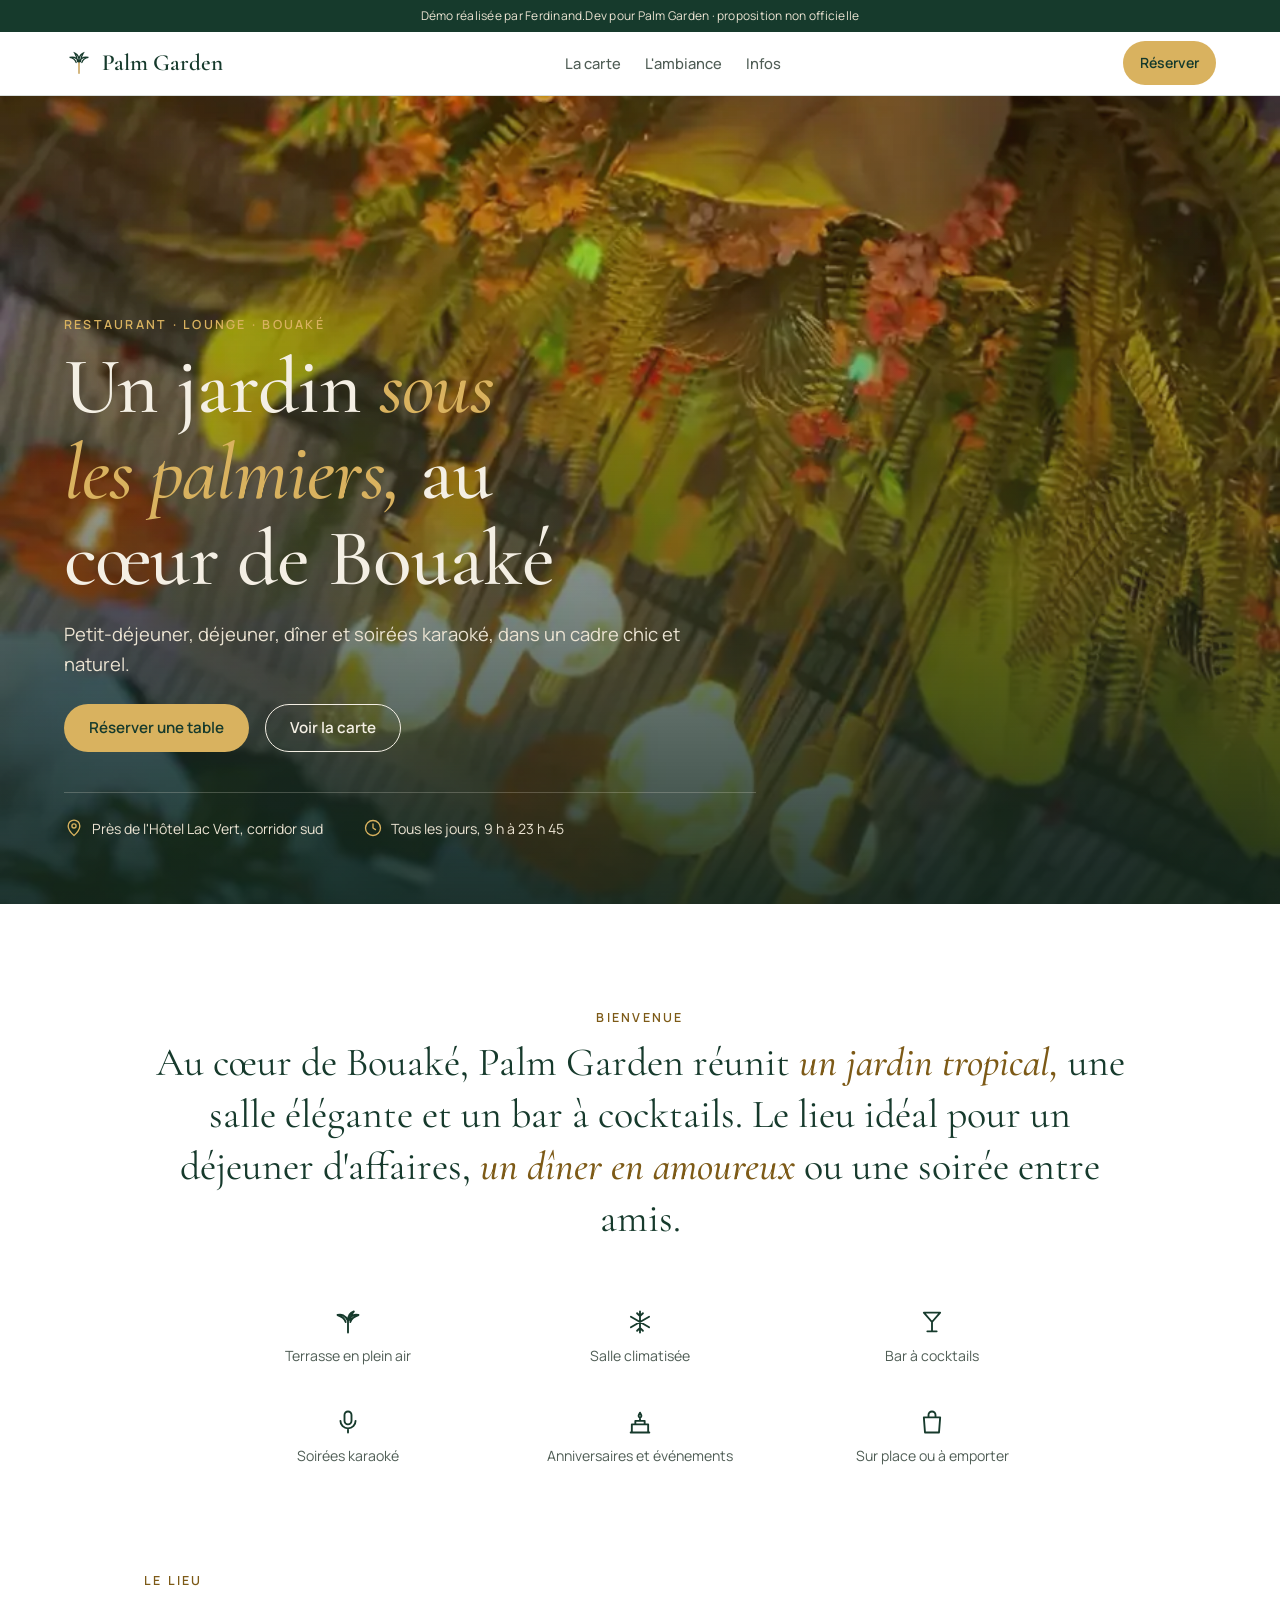
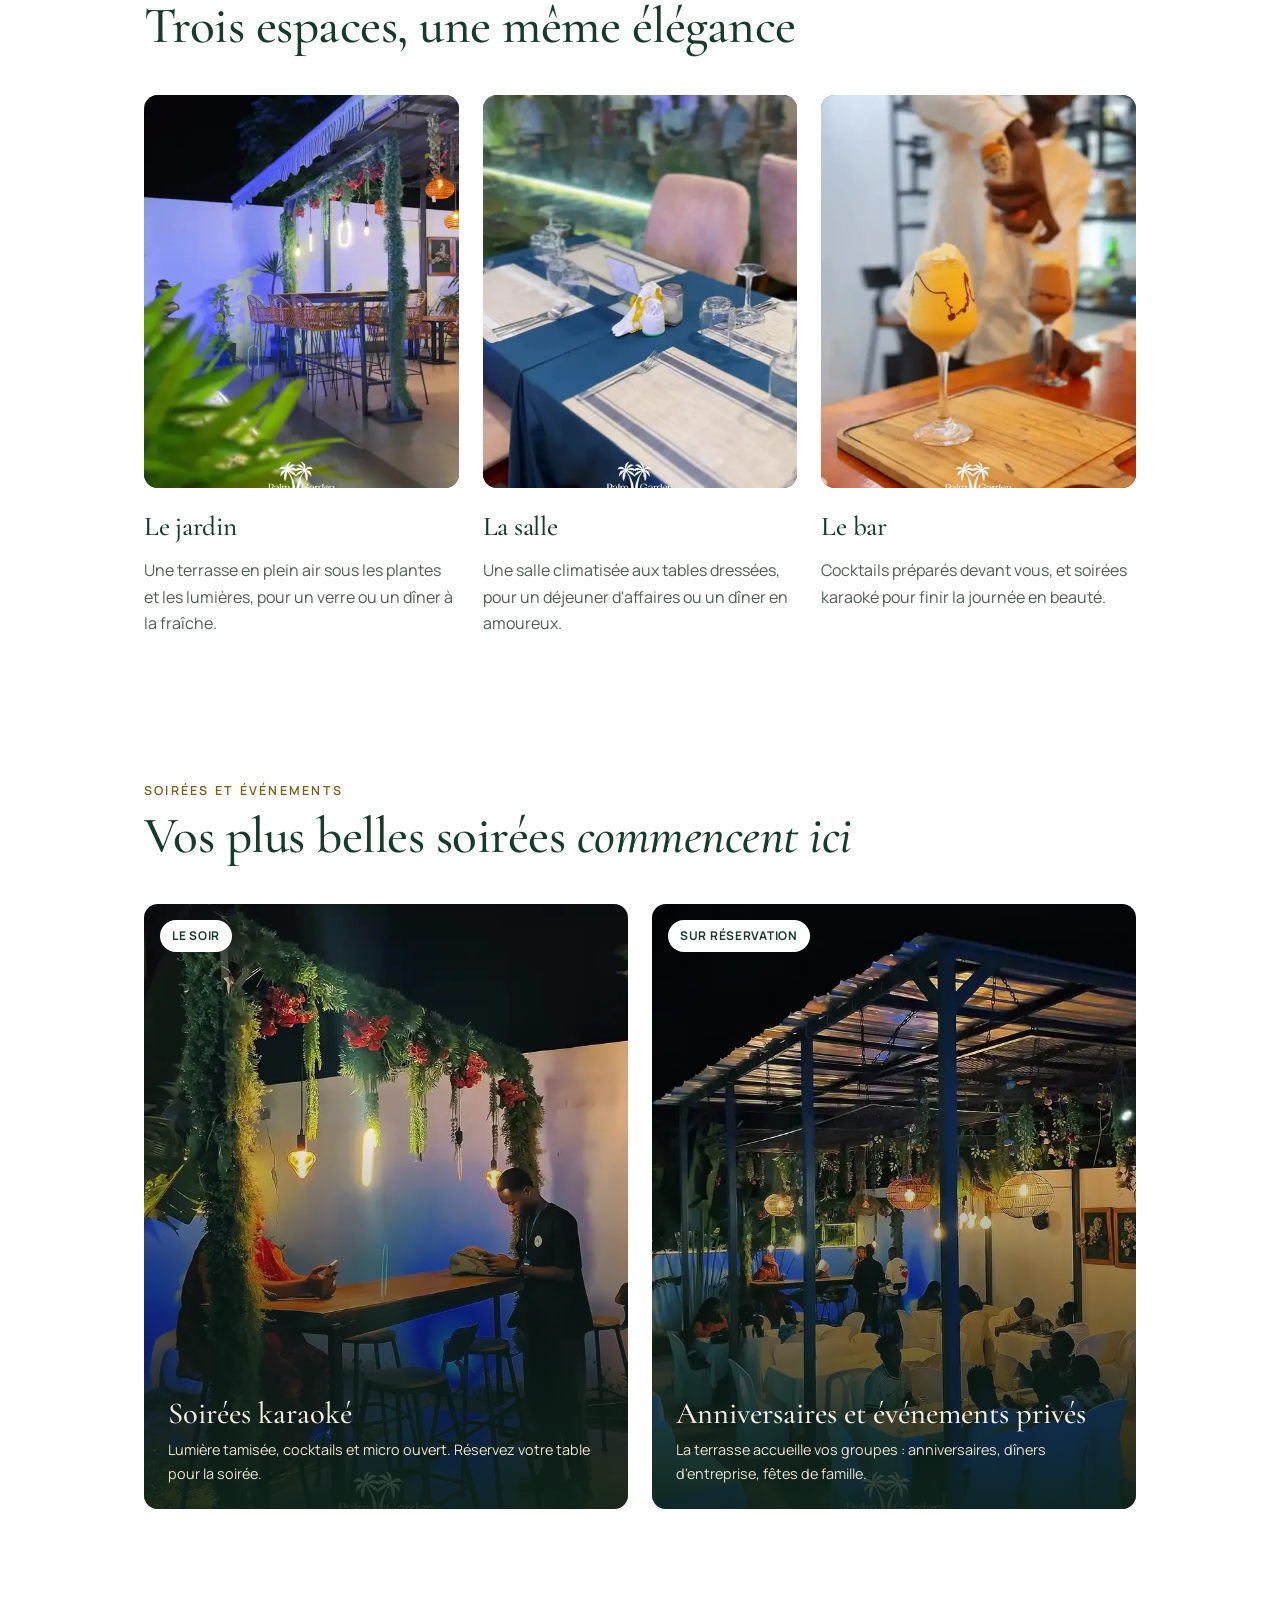
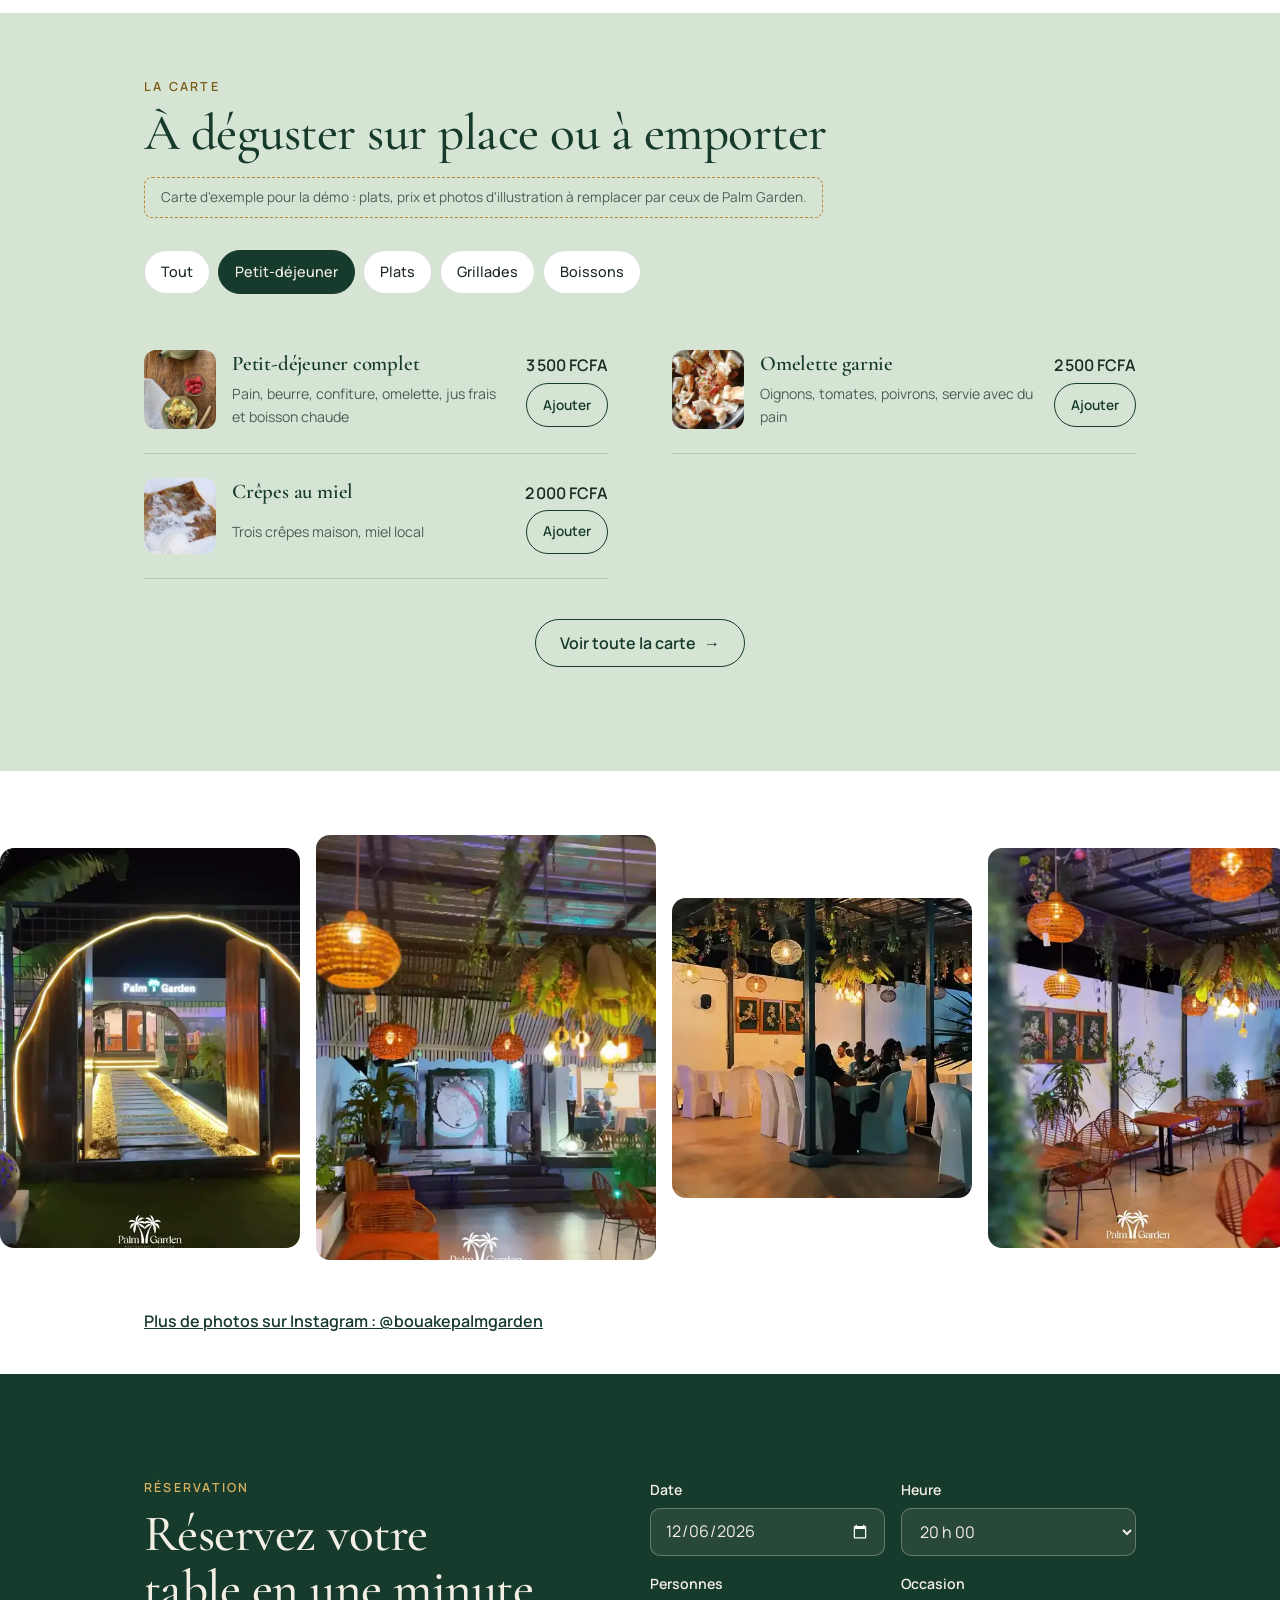
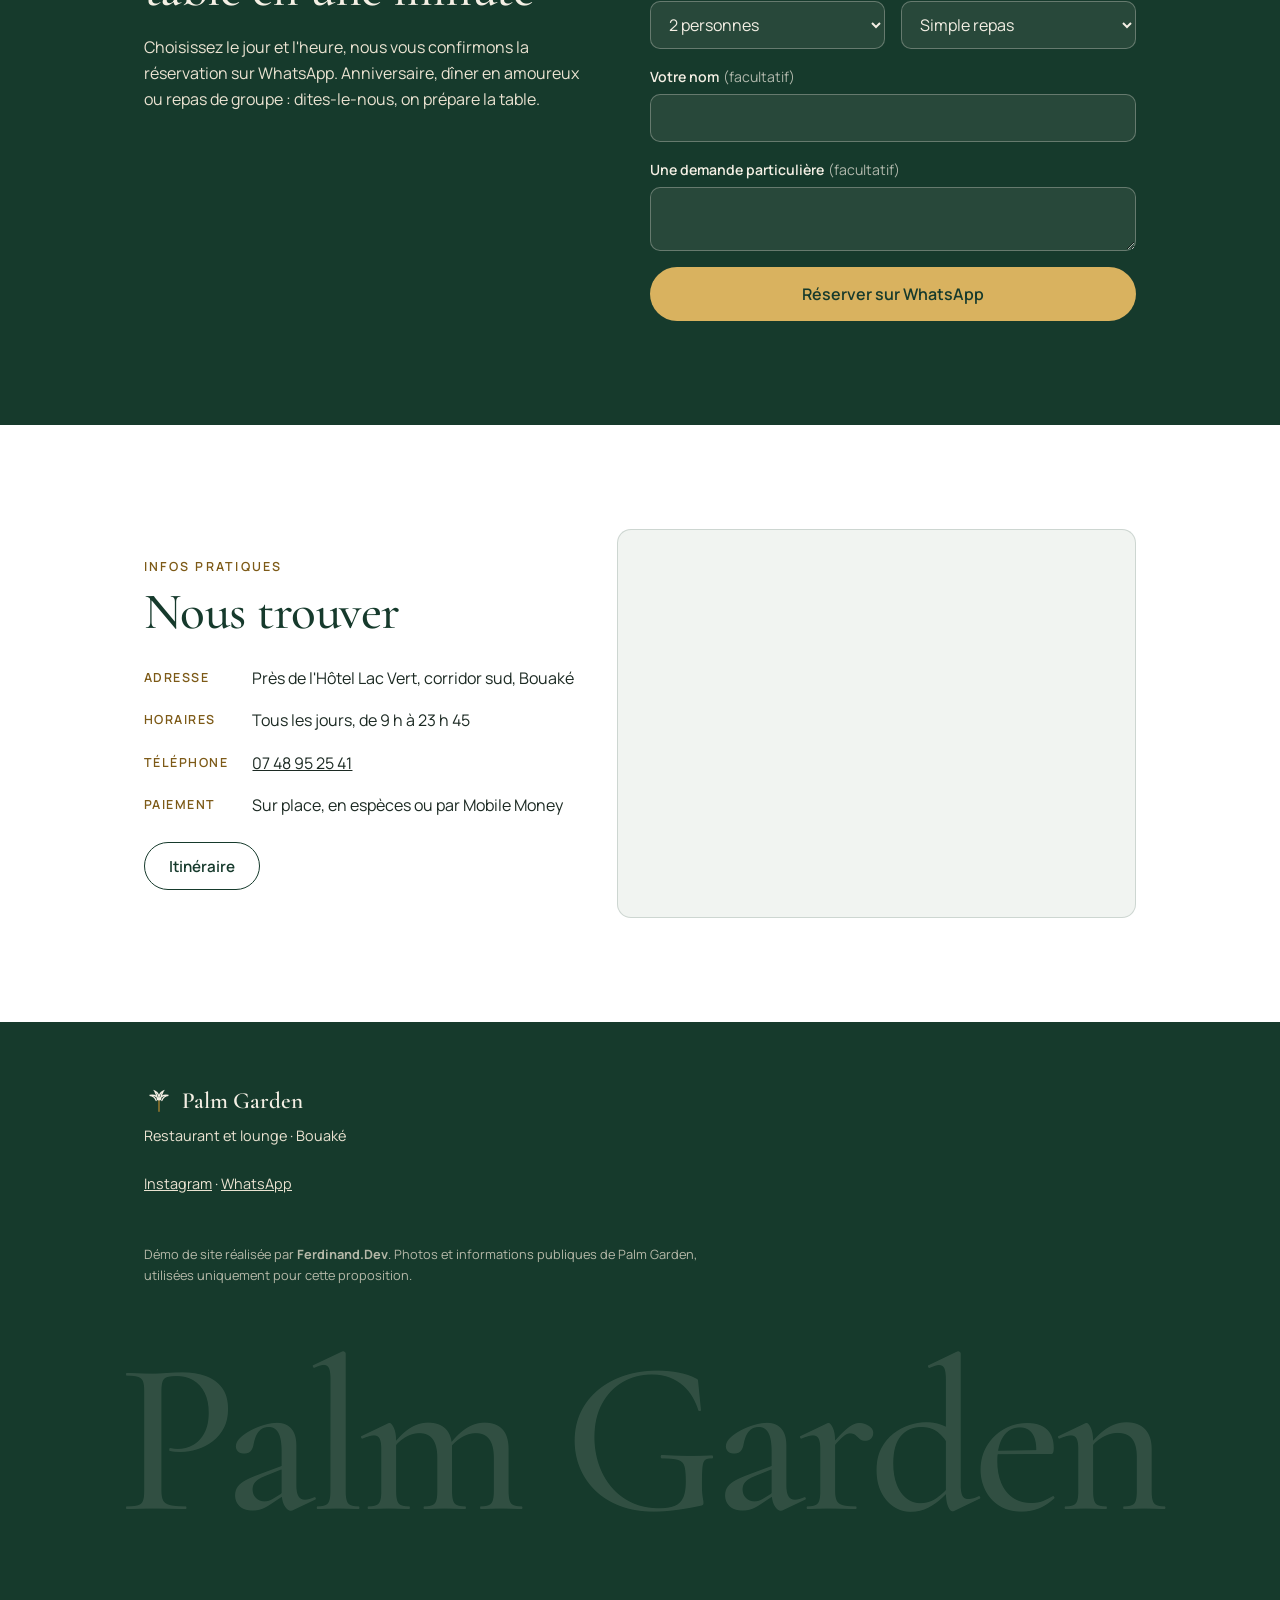
==== commit 309bddcf: "Correction du numéro de téléphone du restaurant (07 48 95 25 41) Co-Authored-By: Claude Opus 5.5 <no" ====
--- a/index.html
+++ b/index.html
@@ -190,7 +190,7 @@
       <dl class="liste-infos">
         <dt>Adresse</dt><dd>Près de l'Hôtel Lac Vert, corridor sud, Bouaké</dd>
         <dt>Horaires</dt><dd>Tous les jours, de 9&nbsp;h à 23&nbsp;h&nbsp;45</dd>
-        <dt>Téléphone</dt><dd><a href="tel:+2250748952521">07&nbsp;48&nbsp;95&nbsp;25&nbsp;21</a></dd>
+        <dt>Téléphone</dt><dd><a href="tel:+2250748952541">07&nbsp;48&nbsp;95&nbsp;25&nbsp;41</a></dd>
         <dt>Paiement</dt><dd>Sur place, en espèces ou par Mobile Money</dd>
       </dl>
       <div class="actions">
@@ -216,7 +216,7 @@
 <!-- Barre d'action fixe sur téléphone -->
 <nav class="barre-mobile" aria-label="Actions rapides">
   <a href="#reserver"><svg viewBox="0 0 24 24" aria-hidden="true"><rect x="4" y="5" width="16" height="15" rx="2"/><path d="M4 10h16M9 3v4M15 3v4"/></svg>Réserver</a>
-  <a href="tel:+2250748952521"><svg viewBox="0 0 24 24" aria-hidden="true"><path d="M5 4h4l2 5-2.5 1.5a11 11 0 0 0 5 5L15 13l5 2v4a2 2 0 0 1-2 2A16 16 0 0 1 3 6a2 2 0 0 1 2-2"/></svg>Appeler</a>
+  <a href="tel:+2250748952541"><svg viewBox="0 0 24 24" aria-hidden="true"><path d="M5 4h4l2 5-2.5 1.5a11 11 0 0 0 5 5L15 13l5 2v4a2 2 0 0 1-2 2A16 16 0 0 1 3 6a2 2 0 0 1 2-2"/></svg>Appeler</a>
   <a id="waBarre" target="_blank" rel="noopener"><svg viewBox="0 0 24 24" aria-hidden="true"><path d="M4 20l1.3-4A8 8 0 1 1 8.3 19z"/><path d="M9 9.5c0 3 2.5 5.5 5.5 5.5l1-1.5-2-1-1 .8a4 4 0 0 1-1.8-1.8l.8-1-1-2z"/></svg>WhatsApp</a>
 </nav>
 
